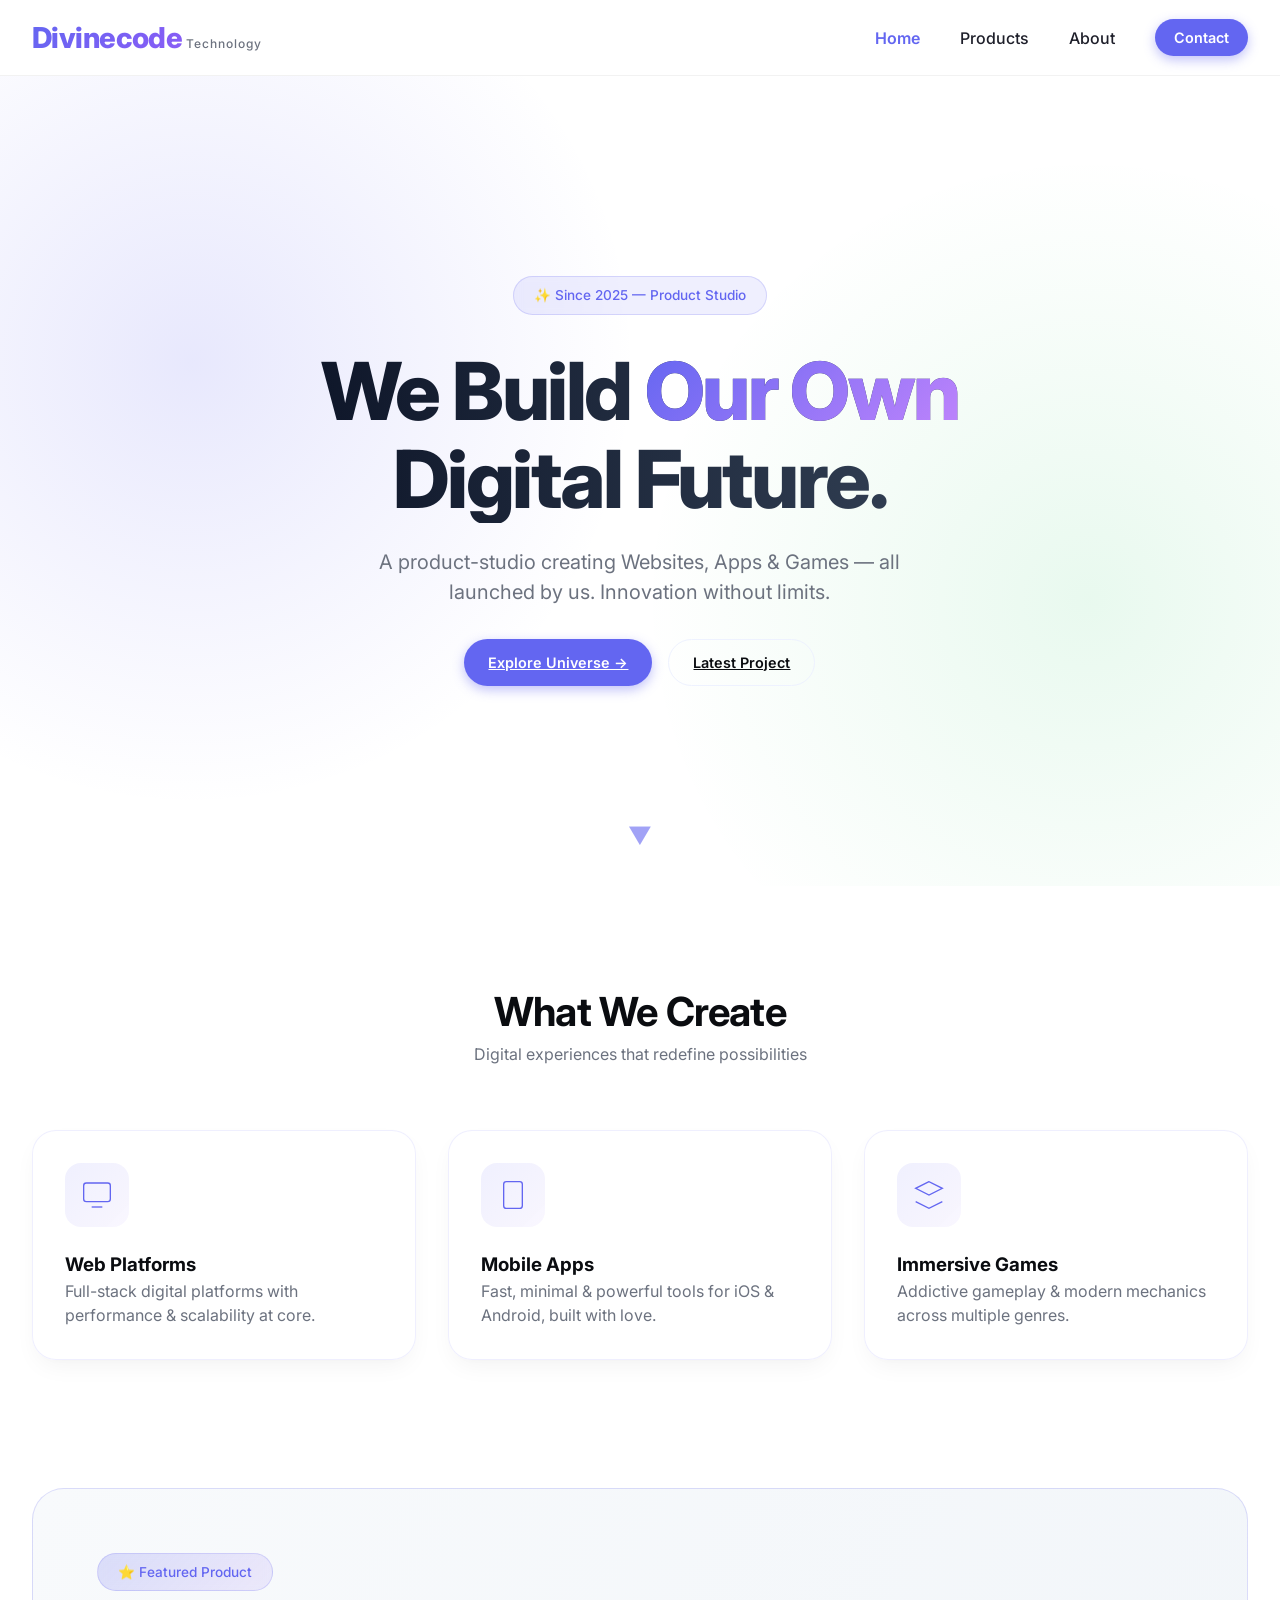
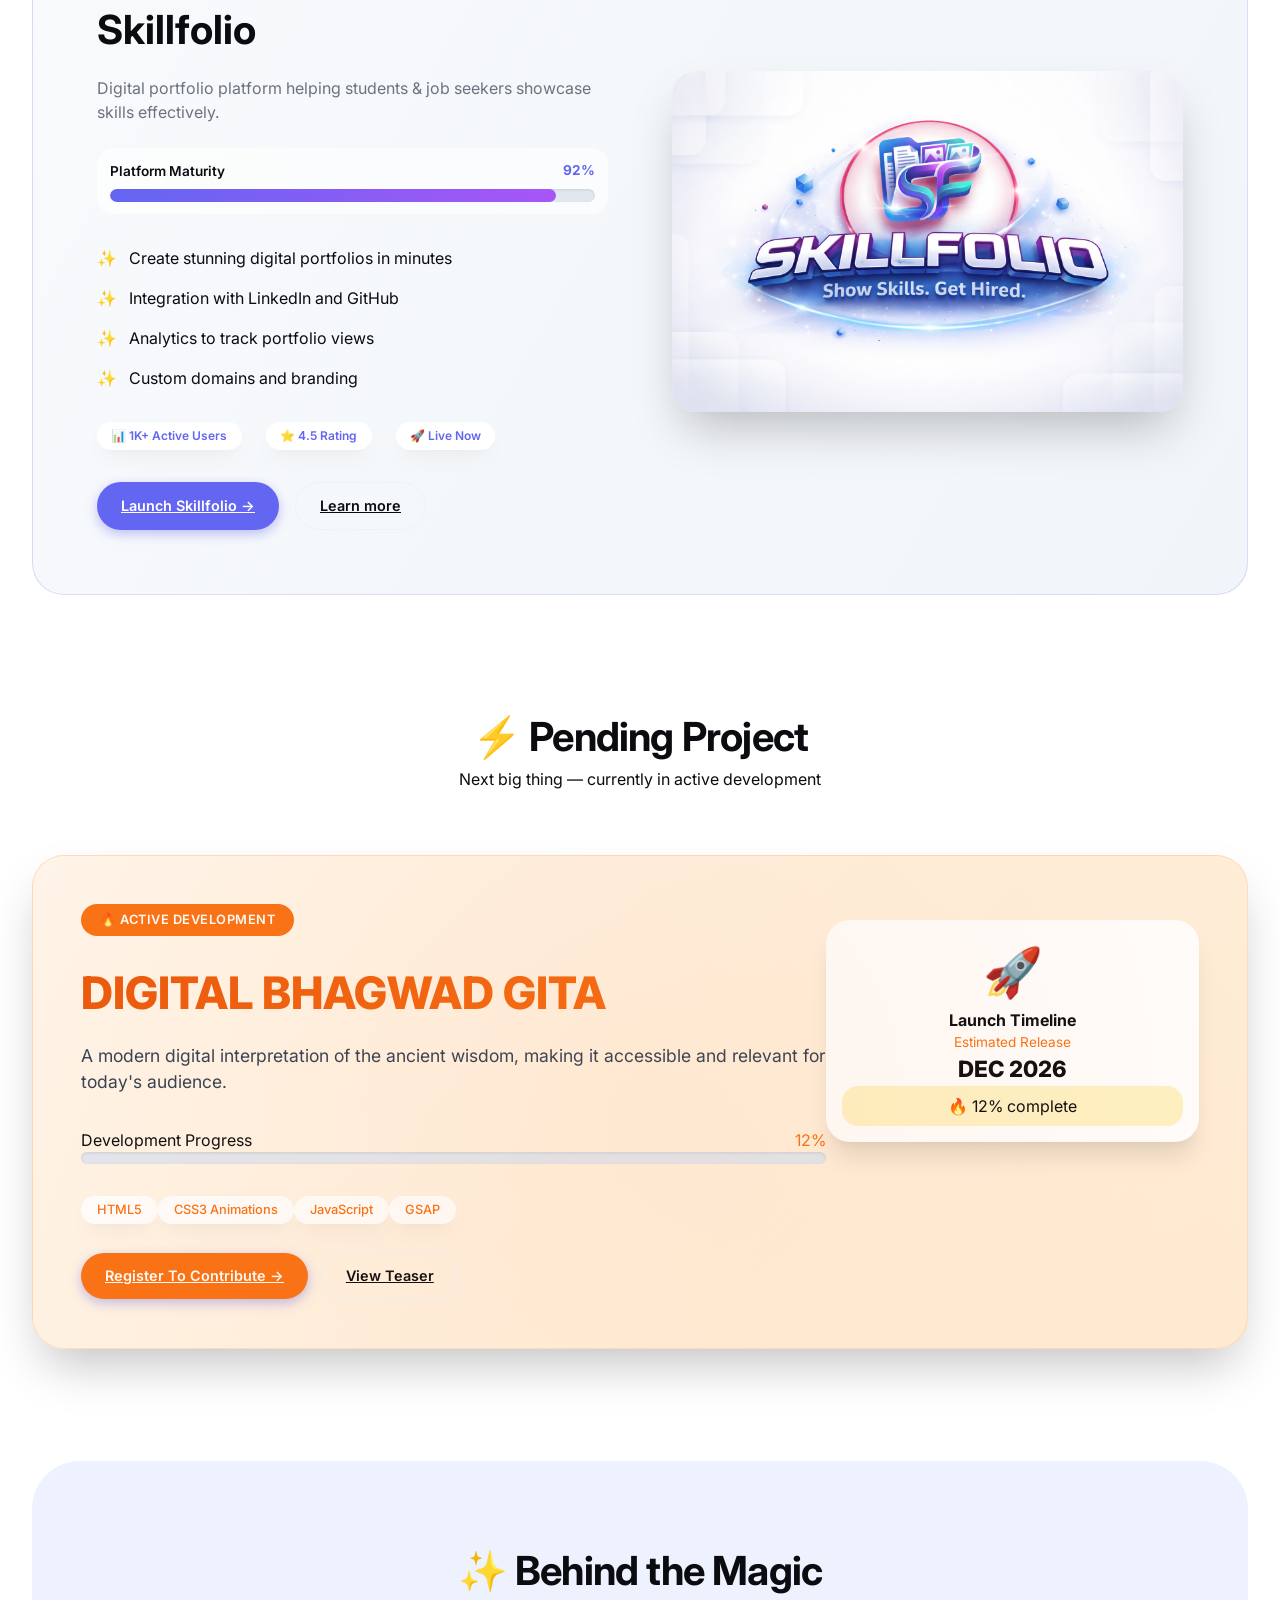
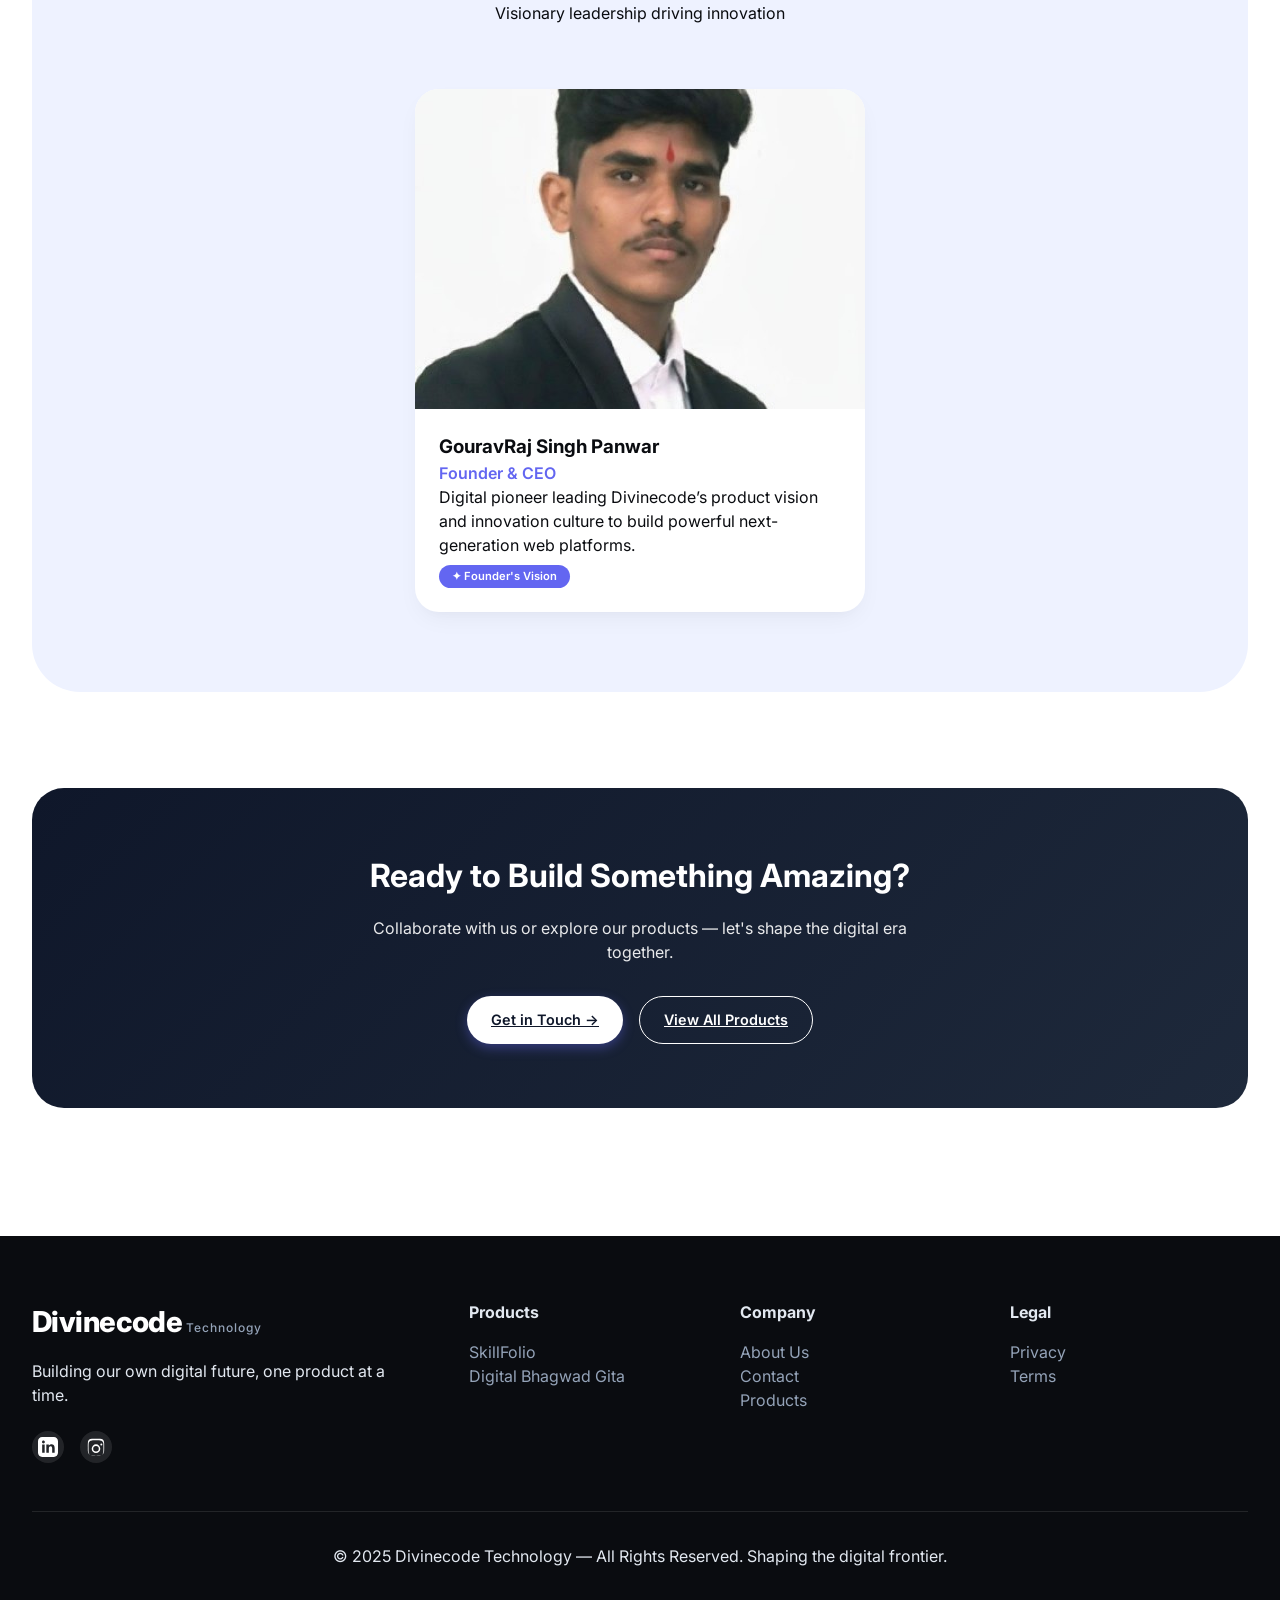
==== index.html @ ae9b4695 "Add files via upload" ====
<!DOCTYPE html>
<html lang="en">

<head>
    <meta charset="UTF-8">
    <meta name="viewport" content="width=device-width, initial-scale=1.0, viewport-fit=cover">
    <title>Divinecode Technology | Building Our Digital Future</title>
    <meta name="description"
        content="A product-studio creating Websites, Apps & Games — all launched by us. Experience innovation at Divinecode.">
    <link rel="preconnect" href="https://fonts.googleapis.com">
    <link rel="preconnect" href="https://fonts.gstatic.com" crossorigin>
    <link rel="icon" type="image/x-icon" href="Divinecodetechnology.ico">
    <meta name="robots" content="index, follow">
    <meta name="author" content="Divinecode Technology">
    <meta property="og:title" content="Divinecode Technology">
    <meta property="og:description" content="Building our digital future with websites, apps & games.">
    <meta property="og:type" content="website">
    <link
        href="https://fonts.googleapis.com/css2?family=Inter:opsz,wght@14..32,300;14..32,400;14..32,500;14..32,600;14..32,700;14..32,800&display=swap"
        rel="stylesheet">
    <link rel="stylesheet" href="index.css">
</head>

<body>

    <header class="header">
        <div class="container">
            <div class="header__inner">
                <a href="#" class="logo">
                    <span class="logo__text">Divinecode</span>
                    <span class="logo__tagline">Technology</span>
                </a>
                <nav class="nav">
                    <ul class="nav__list">
                        <li><a href="index.html" class="nav__link nav__link--active">Home</a></li>
                        <li><a href="products.html" class="nav__link">Products</a></li>
                        <li><a href="about.html" class="nav__link">About</a></li>
                        <li><a href="contact.html" class="nav__link btn btn--primary"
                                style="padding: 0.5rem 1.2rem;">Contact</a></li>
                    </ul>
                </nav>
                <button class="mobile-menu-btn" id="mobileMenuBtn" aria-label="Menu">
                    <span></span>
                    <span></span>
                    <span></span>
                </button>
            </div>
        </div>
    </header>

    <div class="mobile-nav" id="mobileNav">
        <ul class="mobile-nav__list">
            <li><a href="index.html" class="mobile-nav__link mobile-nav__link--active">Home</a></li>
            <li><a href="products.html" class="mobile-nav__link">Products</a></li>
            <li><a href="about.html" class="mobile-nav__link">About</a></li>
            <li><a href="contact.html" class="mobile-nav__link">Contact</a></li>
        </ul>
        <div style="margin-top: 2rem;">
            <a href="contact.html" class="btn btn--primary mobile-nav__btn"
                style="width: 100%; justify-content: center;">Get in Touch →</a>
        </div>
    </div>
    <div class="mobile-overlay" id="mobileOverlay"></div>

    <main>
        <section class="hero">
            <div class="blur-bg"></div>
            <div class="blur-bg blur-bg-2"></div>
            <div class="container">
                <div class="hero__content">
                    <span class="hero__badge">✨ Since 2025 — Product Studio</span>
                    <h1 class="hero__headline">We Build <span class="gradient-text">Our Own</span><br>Digital Future.
                    </h1>
                    <p class="hero__tagline">A product-studio creating Websites, Apps & Games — all launched by us.
                        Innovation without limits.</p>
                    <div class="hero__actions">
                        <a href="#featured" class="btn btn--primary">Explore Universe →</a>
                        <a href="products.html" class="btn btn--outline">Latest Project</a>
                    </div>
                </div>
                <div class="scroll-indicator" id="scrollIndicator">▼</div>
            </div>
        </section>

        <div class="container">
            <section class="features fade" id="products">
                <div class="section-header">
                    <h2 class="section-header__title">What We Create</h2>
                    <p style="color: var(--gray);">Digital experiences that redefine possibilities</p>
                </div>
                <div class="features__grid">
                    <div class="card">
                        <div class="card__icon"><svg width="32" height="32" viewBox="0 0 24 24" fill="none"
                                stroke="currentColor">
                                <rect x="2" y="3" width="20" height="14" rx="2" />
                                <line x1="8" y1="21" x2="16" y2="21" />
                            </svg></div>
                        <h3>Web Platforms</h3>
                        <p style="color:var(--gray)">Full-stack digital platforms with performance & scalability at
                            core.</p>
                    </div>
                    <div class="card">
                        <div class="card__icon"><svg width="32" height="32" viewBox="0 0 24 24" fill="none"
                                stroke="currentColor">
                                <rect x="5" y="2" width="14" height="20" rx="2" />
                                <line x1="12" y1="18" x2="12" y2="18" />
                            </svg></div>
                        <h3>Mobile Apps</h3>
                        <p style="color:var(--gray)">Fast, minimal & powerful tools for iOS & Android, built with love.
                        </p>
                    </div>
                    <div class="card">
                        <div class="card__icon"><svg width="32" height="32" viewBox="0 0 24 24" fill="none"
                                stroke="currentColor">
                                <polygon points="12 2 2 7 12 12 22 7 12 2" />
                                <polyline points="2 17 12 22 22 17" />
                            </svg></div>
                        <h3>Immersive Games</h3>
                        <p style="color:var(--gray)">Addictive gameplay & modern mechanics across multiple genres.</p>
                    </div>
                </div>
            </section>

            <section class="featured fade" id="featured">
                <div class="featured__inner">
                    <div><span class="hero__badge"
                            style="margin-bottom:0.5rem; background: linear-gradient(135deg, rgba(99,102,241,0.2), rgba(139,92,246,0.1)); animation: badgePulse 1.8s infinite;">⭐
                            Featured Product</span>
                        <h2 style="font-size:2.5rem;">Skillfolio</h2>
                        <p style="color:var(--gray); margin:1rem 0;">Digital portfolio platform helping students & job
                            seekers showcase skills effectively.</p>
                        <div class="skillfolio-progress">
                            <div class="progress-label"><span>Platform Maturity</span><span
                                    style="color:var(--primary); font-weight:700;">92%</span></div>
                            <div class="progress-bar-container">
                                <div class="progress-fill-skill"></div>
                            </div>
                        </div>
                        <ul class="featured__points">
                            <li>Create stunning digital portfolios in minutes</li>
                            <li>Integration with LinkedIn and GitHub</li>
                            <li>Analytics to track portfolio views</li>
                            <li>Custom domains and branding</li>
                        </ul>
                        <div class="stats-row"><span class="stat-chip">📊 1K+ Active Users</span><span
                                class="stat-chip">⭐ 4.5 Rating</span><span class="stat-chip">🚀 Live Now</span></div>
                        <div style="display:flex; gap:1rem; margin-top:2rem;"><a href="https://skillfolio.tech"
                                class="btn btn--primary">Launch Skillfolio →</a><a
                                href="https://skillfolio.tech/about.html" class="btn btn--outline">Learn more</a></div>
                    </div>
                    <div class="featured__image-container"><img src="skillfolio.png" alt="Skillfolio Preview"
                            style="width:100%; display:block;"></div>
                </div>
            </section>

            <section class="pending-project fade" id="pending">
                <div class="section-header">
                    <h2 class="section-header__title">⚡ Pending Project</h2>
                    <p>Next big thing — currently in active development</p>
                </div>
                <div class="project-showcase">
                    <div style="display:flex; justify-content:space-between; align-items:flex-start; flex-wrap:wrap;">
                        <div style="flex:2; min-width:250px;"><span class="project-badge">🔥 ACTIVE DEVELOPMENT</span>
                            <h2 class="project-title">DIGITAL BHAGWAD GITA</h2>
                            <p style="color:#334155; font-size:1.1rem;">A modern digital interpretation of the ancient
                                wisdom, making it accessible and relevant for today's audience.</p>
                            <div class="project-progress">
                                <div style="display:flex; justify-content:space-between;"><span>Development
                                        Progress</span><span style="color:#f97316;">12%</span></div>
                                <div class="progress-bar-container">
                                    <div class="progress-fill"
                                        style="width:12%; background: linear-gradient(90deg, #f97316, #fb923c);"></div>
                                </div>
                            </div><span class="tech-tag">HTML5</span><span class="tech-tag">CSS3 Animations</span><span
                                class="tech-tag">JavaScript</span><span class="tech-tag">GSAP</span>
                            <div style="margin-top:2rem;"><a href="https://divinecodestechnology.netlify.app/"
                                    class="btn btn--primary" style="background:#f97316;">Register To Contribute →</a><a
                                    href="https://youtu.be/6eXTYmr0Zk8?si=zWMtc1oEv7N66yq6" class="btn btn--outline"
                                    style="margin-left:0.8rem;">View Teaser</a></div>
                        </div>
                        <div style="flex:1; min-width:200px; margin-top:1rem;">
                            <div
                                style="background:white; border-radius:1.5rem; padding:1rem; text-align:center; box-shadow:var(--shadow-md);">
                                <div style="font-size:3rem;">🚀</div>
                                <p style="font-weight:700;">Launch Timeline</p>
                                <p style="font-size:0.85rem; color:#f97316;">Estimated Release</p>
                                <p style="font-size:1.4rem; font-weight:800;">DEC 2026</p>
                                <div style="background:#fef3c7; border-radius:1rem; padding:0.5rem;"><span>🔥 12%
                                        complete</span></div>
                            </div>
                        </div>
                    </div>
                </div>
            </section>

            <section class="team fade" id="team">
                <div class="section-header">
                    <h2 class="section-header__title">✨ Behind the Magic</h2>
                    <p>Visionary leadership driving innovation</p>
                </div>
                <div class="team__grid">
                    <div class="team-card">
                        <div class="team-card__image"><img src="GouravRajSinghPanwar.jpg" alt="GouravRaj Singh Panwar"
                                class="avatar-svg">
                            <div class="team-card__overlay"><a href="https://in.linkedin.com/in/gouravraj-singh-panwar"
                                    class="team-card__social" target="_blank"><svg width="20" height="20"
                                        viewBox="0 0 24 24" fill="currentColor">
                                        <path
                                            d="M19 0h-14c-2.761 0-5 2.239-5 5v14c0 2.761 2.239 5 5 5h14c2.761 0 5-2.239 5-5v-14c0-2.761-2.239-5-5-5zm-11 19h-3v-10h3v10zm-1.5-11.268c-.966 0-1.75-.784-1.75-1.75s.784-1.75 1.75-1.75 1.75.784 1.75 1.75-.784 1.75-1.75 1.75zm13.5 11.268h-3v-5.604c0-3.368-4-3.113-4 0v5.604h-3v-10h3v1.604c1.396-2.586 7-2.777 7 2.476v5.92z" />
                                    </svg></a><a href="https://www.instagram.com/itz_gouravpanwar"
                                    class="team-card__social" target="_blank"><svg width="20" height="20"
                                        viewBox="0 0 24 24" fill="currentColor">
                                        <path
                                            d="M12 2.163c3.204 0 3.584.012 4.85.07 3.252.148 4.771 1.691 4.919 4.919.058 1.265.069 1.645.069 4.848 0 3.204-.012 3.584-.07 4.85-.148 3.225-1.664 4.771-4.919 4.919-1.266.058-1.644.069-4.85.069-3.204 0-3.584-.012-4.85-.07-3.26-.148-4.771-1.699-4.919-4.919-.058-1.266-.069-1.645-.069-4.85 0-3.204.012-3.584.07-4.85.148-3.227 1.664-4.771 4.919-4.919 1.266-.057 1.645-.069 4.85-.069zm0 1.838c-3.156 0-3.524.012-4.765.069-2.686.123-3.946 1.386-4.069 4.069-.057 1.241-.069 1.609-.069 4.765 0 3.156.012 3.524.069 4.765.123 2.683 1.383 3.946 4.069 4.069 1.241.057 1.609.069 4.765.069 3.156 0 3.524-.012 4.765-.069 2.683-.123 3.946-1.383 4.069-4.069.057-1.241.069-1.609.069-4.765 0-3.156-.012-3.524-.069-4.765-.123-2.683-1.383-3.946-4.069-4.069-1.241-.057-1.609-.069-4.765-.069zm0 4.838a5.162 5.162 0 110 10.324 5.162 5.162 0 010-10.324zm0 1.838a3.324 3.324 0 100 6.648 3.324 3.324 0 000-6.648zm6.406-2.845a1.2 1.2 0 110 2.4 1.2 1.2 0 010-2.4z" />
                                    </svg></a><a href="https://devgourav.me" class="team-card__social"
                                    target="_blank"><svg width="20" height="20" viewBox="0 0 24 24" fill="currentColor">
                                        <path
                                            d="M10 2h4a2 2 0 012 2v2h4a2 2 0 012 2v10a2 2 0 01-2 2h-16a2 2 0 01-2-2v-10a2 2 0 012-2h4v-2a2 2 0 012-2zm4 4v-2h-4v2h4z" />
                                    </svg></a></div>
                        </div>
                        <div class="team-card__content">
                            <h3>GouravRaj Singh Panwar</h3>
                            <p style="color:var(--primary); font-weight:600;">Founder & CEO</p>
                            <p>Digital pioneer leading Divinecode’s product vision and innovation culture to build
                                powerful next-generation web platforms.</p>
                            <div class="founder-badge">✦ Founder's Vision</div>
                        </div>
                    </div>
                </div>
            </section>

            <section class="cta-section fade" id="contact">
                <div class="cta">
                    <h2 class="cta__title">Ready to Build Something Amazing?</h2>
                    <p style="opacity:0.9; max-width:600px; margin:1rem auto;">Collaborate with us or explore our
                        products — let's shape the digital era together.</p>
                    <div style="display:flex; gap:1rem; justify-content:center; flex-wrap:wrap; margin-top:2rem;"><a
                            href="contact.html" class="btn btn--primary" style="background:white; color:#0f172a;">Get in
                            Touch →</a><a href="products.html" class="btn btn--outline"
                            style="border-color:white; color:white;">View All Products</a></div>
                </div>
            </section>
        </div>
    </main>

    <footer class="footer">
        <div class="container">
            <div class="footer__inner">
                <div><a href="#" class="logo"><span class="logo__text"
                            style="color:white; background:none;">Divinecode</span><span class="logo__tagline"
                            style="color:#94a3b8;">Technology</span></a>
                    <p style="margin-top:1rem;">Building our own digital future, one product at a time.</p>
                    <div class="footer__social" style="display:flex; gap:1rem; margin-top:1.5rem;"><a
                            href="https://www.linkedin.com/in/divinecodes-technology/" class="footer__social-link"
                            target="_blank"><svg width="20" height="20" viewBox="0 0 24 24" fill="currentColor">
                                <path
                                    d="M19 0h-14c-2.761 0-5 2.239-5 5v14c0 2.761 2.239 5 5 5h14c2.761 0 5-2.239 5-5v-14c0-2.761-2.239-5-5-5zm-11 19h-3v-10h3v10zm-1.5-11.268c-.966 0-1.75-.784-1.75-1.75s.784-1.75 1.75-1.75 1.75.784 1.75 1.75-.784 1.75-1.75 1.75zm13.5 11.268h-3v-5.604c0-3.368-4-3.113-4 0v5.604h-3v-10h3v1.604c1.396-2.586 7-2.777 7 2.476v5.92z" />
                            </svg></a><a href="https://www.instagram.com/divinecodetechnology"
                            class="footer__social-link" target="_blank"><svg width="20" height="20" viewBox="0 0 24 24"
                                fill="currentColor">
                                <path
                                    d="M12 2.163c3.204 0 3.584.012 4.85.07 3.252.148 4.771 1.691 4.919 4.919.058 1.265.069 1.645.069 4.848 0 3.204-.012 3.584-.07 4.85-.148 3.225-1.664 4.771-4.919 4.919-1.266.058-1.644.069-4.85.069-3.204 0-3.584-.012-4.85-.07-3.26-.148-4.771-1.699-4.919-4.919-.058-1.266-.069-1.645-.069-4.85 0-3.204.012-3.584.07-4.85.148-3.227 1.664-4.771 4.919-4.919 1.266-.057 1.645-.069 4.85-.069zm0 1.838c-3.156 0-3.524.012-4.765.069-2.686.123-3.946 1.386-4.069 4.069-.057 1.241-.069 1.609-.069 4.765 0 3.156.012 3.524.069 4.765.123 2.683 1.383 3.946 4.069 4.069 1.241.057 1.609.069 4.765.069 3.156 0 3.524-.012 4.765-.069 2.683-.123 3.946-1.383 4.069-4.069.057-1.241.069-1.609.069-4.765 0-3.156-.012-3.524-.069-4.765-.123-2.683-1.383-3.946-4.069-4.069-1.241-.057-1.609-.069-4.765-.069zm0 4.838a5.162 5.162 0 110 10.324 5.162 5.162 0 010-10.324zm0 1.838a3.324 3.324 0 100 6.648 3.324 3.324 0 000-6.648zm6.406-2.845a1.2 1.2 0 110 2.4 1.2 1.2 0 010-2.4z" />
                            </svg></a></div>
                </div>
                <div class="footer__links">
                    <div>
                        <h4>Products</h4>
                        <ul style="list-style:none; margin-top:1rem;">
                            <li><a href="https://skillfolio.tech" class="footer__link" target="_blank">SkillFolio</a>
                            </li>
                            <li><a href="https://divinecodestechnology.netlify.app/" class="footer__link">Digital
                                    Bhagwad Gita</a></li>
                        </ul>
                    </div>
                    <div>
                        <h4>Company</h4>
                        <ul style="list-style:none; margin-top:1rem;">
                            <li><a href="about.html" class="footer__link">About Us</a></li>
                            <li><a href="contact.html" class="footer__link">Contact</a></li>
                            <li><a href="products.html" class="footer__link">Products</a></li>
                        </ul>
                    </div>
                    <div>
                        <h4>Legal</h4>
                        <ul style="list-style:none; margin-top:1rem;">
                            <li><a href="privacy.html" class="footer__link">Privacy</a></li>
                            <li><a href="terms.html" class="footer__link">Terms</a></li>
                        </ul>
                    </div>
                </div>
            </div>
            <div
                style="border-top:1px solid rgba(255,255,255,0.1); margin-top:3rem; padding-top:2rem; text-align:center;">
                © 2025 Divinecode Technology — All Rights Reserved. Shaping the digital frontier.</div>
        </div>
    </footer>
    <script src="index.js"></script>
</body>

</html>
---- index.css ----
* {
            margin: 0;
            padding: 0;
            box-sizing: border-box;
        }

        :root {
            --primary: #6366f1;
            --primary-dark: #4f46e5;
            --primary-glow: rgba(99, 102, 241, 0.4);
            --secondary: #22c55e;
            --accent: #f97316;
            --dark: #0a0c10;
            --gray-dark: #1e1f2a;
            --gray: #6c727f;
            --gray-light: #eef2ff;
            --white: #ffffff;
            --shadow-sm: 0 10px 25px -5px rgba(0, 0, 0, 0.05), 0 8px 10px -6px rgba(0, 0, 0, 0.02);
            --shadow-md: 0 20px 25px -5px rgba(0, 0, 0, 0.1), 0 8px 10px -6px rgba(0, 0, 0, 0.05);
            --shadow-lg: 0 25px 50px -12px rgba(0, 0, 0, 0.25);
            --radius-xl: 1.5rem;
            --radius-2xl: 2rem;
            --transition: all 0.4s cubic-bezier(0.2, 0.9, 0.4, 1.1);
        }

        body {
            font-family: 'Inter', sans-serif;
            background: var(--white);
            color: var(--dark);
            line-height: 1.5;
            overflow-x: hidden;
        }

        .container {
            max-width: 1280px;
            margin: 0 auto;
            padding: 0 2rem;
        }

        .header {
            position: sticky;
            top: 0;
            z-index: 1000;
            backdrop-filter: blur(16px);
            background: rgba(255, 255, 255, 0.92);
            border-bottom: 1px solid rgba(0, 0, 0, 0.05);
            transition: var(--transition);
        }

        .header__inner {
            display: flex;
            justify-content: space-between;
            align-items: center;
            padding: 1rem 0;
        }

        .logo {
            display: flex;
            align-items: baseline;
            gap: 0.25rem;
            text-decoration: none;
        }

        .logo__text {
            font-size: 1.8rem;
            font-weight: 800;
            background: linear-gradient(135deg, var(--primary), #8b5cf6);
            -webkit-background-clip: text;
            background-clip: text;
            color: transparent;
            letter-spacing: -0.02em;
        }

        .logo__tagline {
            font-size: 0.75rem;
            font-weight: 500;
            color: var(--gray);
            letter-spacing: 1px;
        }

        .nav__list {
            display: flex;
            gap: 2.5rem;
            list-style: none;
            align-items: center;
        }

        .nav__link {
            text-decoration: none;
            font-weight: 500;
            color: var(--gray-dark);
            transition: var(--transition);
            position: relative;
        }

        .nav__link:hover {
            color: var(--primary);
        }

        .nav__link--active {
            color: var(--primary);
            font-weight: 600;
        }

        .mobile-menu-btn {
            display: none;
            background: none;
            border: none;
            cursor: pointer;
            width: 2.5rem;
            height: 2.5rem;
            position: relative;
            z-index: 1001;
            border-radius: 0.75rem;
            transition: var(--transition);
        }

        .mobile-menu-btn span {
            display: block;
            position: absolute;
            height: 2.5px;
            width: 1.5rem;
            background: var(--gray-dark);
            border-radius: 4px;
            left: 0.5rem;
            transition: all 0.3s ease;
        }

        .mobile-menu-btn span:nth-child(1) {
            top: 0.75rem;
        }

        .mobile-menu-btn span:nth-child(2) {
            top: 1.2rem;
        }

        .mobile-menu-btn span:nth-child(3) {
            top: 1.65rem;
        }

        .mobile-menu-btn.active span:nth-child(1) {
            transform: rotate(45deg);
            top: 1.2rem;
            background: var(--primary);
        }

        .mobile-menu-btn.active span:nth-child(2) {
            opacity: 0;
            transform: translateX(-8px);
        }

        .mobile-menu-btn.active span:nth-child(3) {
            transform: rotate(-45deg);
            top: 1.2rem;
            background: var(--primary);
        }

        .mobile-nav {
            position: fixed;
            top: 0;
            right: -100%;
            width: 80%;
            max-width: 320px;
            height: 100vh;
            background: rgba(255, 255, 255, 0.98);
            backdrop-filter: blur(20px);
            box-shadow: -8px 0 30px rgba(0, 0, 0, 0.1);
            z-index: 1000;
            padding: 6rem 2rem 2rem;
            transition: right 0.4s cubic-bezier(0.2, 0.9, 0.4, 1.1);
            display: flex;
            flex-direction: column;
            border-left: 1px solid rgba(99, 102, 241, 0.2);
        }

        .mobile-nav.open {
            right: 0;
        }

        .mobile-nav__list {
            list-style: none;
            display: flex;
            flex-direction: column;
            gap: 1.5rem;
        }

        .mobile-nav__link {
            text-decoration: none;
            font-size: 1.4rem;
            font-weight: 600;
            color: var(--gray-dark);
            padding: 0.5rem 0;
            display: inline-block;
            transition: var(--transition);
            border-bottom: 2px solid transparent;
        }

        .mobile-nav__link:hover,
        .mobile-nav__link--active {
            color: var(--primary);
            border-bottom-color: var(--primary);
            transform: translateX(6px);
        }

        .mobile-nav__btn {
            margin-top: 2rem;
            display: inline-block;
            text-align: center;
        }

        .mobile-overlay {
            position: fixed;
            top: 0;
            left: 0;
            width: 100%;
            height: 100%;
            background: rgba(0, 0, 0, 0.4);
            backdrop-filter: blur(4px);
            z-index: 999;
            opacity: 0;
            visibility: hidden;
            transition: all 0.3s ease;
        }

        .mobile-overlay.active {
            opacity: 1;
            visibility: visible;
        }

        @media (max-width: 768px) {
            .nav__list {
                display: none;
            }

            .mobile-menu-btn {
                display: block;
            }

            .container {
                padding: 0 1.5rem;
            }

            .header__inner {
                padding: 0.8rem 0;
            }
        }

        .btn {
            display: inline-flex;
            align-items: center;
            gap: 0.5rem;
            padding: 0.75rem 1.5rem;
            border-radius: 2rem;
            font-weight: 600;
            transition: var(--transition);
            cursor: pointer;
            border: none;
            font-size: 0.9rem;
        }

        .btn--primary {
            background: var(--primary);
            color: white;
            box-shadow: 0 4px 12px var(--primary-glow);
        }

        .btn--primary:hover {
            background: var(--primary-dark);
            transform: translateY(-2px);
            box-shadow: 0 12px 20px -8px var(--primary-glow);
        }

        .btn--outline {
            background: transparent;
            border: 1.5px solid var(--gray-light);
            color: var(--dark);
        }

        .btn--outline:hover {
            border-color: var(--primary);
            color: var(--primary);
            transform: translateY(-2px);
        }

        .hero {
            position: relative;
            min-height: 90vh;
            display: flex;
            align-items: center;
            overflow: hidden;
        }

        .hero__content {
            position: relative;
            z-index: 10;
            text-align: center;
            max-width: 900px;
            margin: 0 auto;
            padding: 4rem 0;
        }

        .hero__badge {
            display: inline-block;
            background: rgba(99, 102, 241, 0.1);
            backdrop-filter: blur(4px);
            padding: 0.5rem 1.25rem;
            border-radius: 2rem;
            font-size: 0.85rem;
            font-weight: 500;
            color: var(--primary);
            margin-bottom: 2rem;
            border: 1px solid rgba(99, 102, 241, 0.2);
        }

        .hero__headline {
            font-size: clamp(2.8rem, 8vw, 5rem);
            font-weight: 800;
            line-height: 1.1;
            letter-spacing: -0.03em;
            margin-bottom: 1.5rem;
            background: linear-gradient(to right, #0f172a, #334155);
            -webkit-background-clip: text;
            background-clip: text;
            color: transparent;
        }

        .gradient-text {
            background: linear-gradient(135deg, var(--primary), #c084fc);
            -webkit-background-clip: text;
            background-clip: text;
            color: transparent;
        }

        .hero__tagline {
            font-size: 1.25rem;
            color: var(--gray);
            max-width: 600px;
            margin: 0 auto 2rem;
        }

        .hero__actions {
            display: flex;
            gap: 1rem;
            justify-content: center;
            flex-wrap: wrap;
        }

        .blur-bg {
            position: absolute;
            width: 70vw;
            height: 70vw;
            background: radial-gradient(circle, rgba(99, 102, 241, 0.15) 0%, rgba(139, 92, 246, 0) 70%);
            border-radius: 50%;
            top: -20%;
            left: -20%;
            z-index: 0;
            animation: float 20s infinite alternate;
        }

        .blur-bg-2 {
            bottom: -20%;
            right: -20%;
            top: auto;
            left: auto;
            background: radial-gradient(circle, rgba(34, 197, 94, 0.1) 0%, rgba(34, 197, 94, 0) 70%);
            animation: float 18s infinite alternate-reverse;
        }

        @keyframes float {
            0% {
                transform: translate(0, 0) scale(1);
            }

            100% {
                transform: translate(5%, 5%) scale(1.1);
            }
        }

        .features {
            padding: 6rem 0;
        }

        .section-header {
            text-align: center;
            margin-bottom: 4rem;
        }

        .section-header__title {
            font-size: 2.5rem;
            font-weight: 700;
            letter-spacing: -0.02em;
        }

        .features__grid {
            display: grid;
            grid-template-columns: repeat(auto-fit, minmax(300px, 1fr));
            gap: 2rem;
        }

        .card {
            background: rgba(255, 255, 255, 0.9);
            backdrop-filter: blur(8px);
            border-radius: var(--radius-xl);
            padding: 2rem;
            transition: var(--transition);
            border: 1px solid rgba(99, 102, 241, 0.1);
            box-shadow: var(--shadow-sm);
        }

        .card:hover {
            transform: translateY(-8px);
            border-color: var(--primary);
            box-shadow: var(--shadow-md);
        }

        .card__icon {
            background: linear-gradient(135deg, rgba(99, 102, 241, 0.1), rgba(139, 92, 246, 0.05));
            width: 4rem;
            height: 4rem;
            display: flex;
            align-items: center;
            justify-content: center;
            border-radius: 1rem;
            margin-bottom: 1.5rem;
            color: var(--primary);
        }

        .featured {
            background: linear-gradient(120deg, #f8fafc 0%, #f1f5f9 100%);
            border-radius: 2rem;
            padding: 4rem;
            margin: 2rem 0;
            transition: var(--transition);
            position: relative;
            overflow: hidden;
            border: 1px solid rgba(99, 102, 241, 0.2);
        }

        .featured::before {
            content: "";
            position: absolute;
            top: 0;
            left: -100%;
            width: 100%;
            height: 100%;
            background: linear-gradient(90deg, transparent, rgba(99, 102, 241, 0.08), transparent);
            transition: left 0.7s ease;
            pointer-events: none;
        }

        .featured:hover::before {
            left: 100%;
        }

        .featured:hover {
            transform: translateY(-8px);
            box-shadow: var(--shadow-lg);
        }

        .featured__inner {
            display: grid;
            grid-template-columns: 1fr 1fr;
            gap: 4rem;
            align-items: center;
        }

        .featured__points {
            list-style: none;
            margin: 1.5rem 0;
        }

        .featured__points li {
            padding: 0.5rem 0;
            display: flex;
            align-items: center;
            gap: 0.75rem;
        }

        .featured__points li::before {
            content: "✨";
        }

        .featured__image-container {
            background: white;
            border-radius: 1.5rem;
            overflow: hidden;
            box-shadow: var(--shadow-lg);
            transition: transform 0.4s cubic-bezier(0.2, 0.9, 0.4, 1.1);
        }

        .featured:hover .featured__image-container {
            transform: scale(1.02);
        }

        .skillfolio-progress {
            margin: 1.5rem 0 1rem 0;
            background: rgba(255, 255, 255, 0.6);
            padding: 0.8rem;
            border-radius: 1rem;
            backdrop-filter: blur(4px);
        }

        .progress-label {
            display: flex;
            justify-content: space-between;
            margin-bottom: 0.5rem;
            font-size: 0.85rem;
            font-weight: 600;
        }

        .progress-bar-container {
            background: #e2e8f0;
            border-radius: 1rem;
            height: 0.8rem;
            overflow: hidden;
            box-shadow: inset 0 1px 3px rgba(0, 0, 0, 0.1);
        }

        .progress-fill-skill {
            width: 92%;
            height: 100%;
            background: linear-gradient(90deg, var(--primary), #a855f7, var(--primary));
            border-radius: 1rem;
            position: relative;
            animation: shimmerMove 2.5s infinite linear, glowPulse 1.8s infinite alternate;
            background-size: 200% auto;
        }

        @keyframes shimmerMove {
            0% {
                background-position: 0% 50%;
            }

            100% {
                background-position: 200% 50%;
            }
        }

        @keyframes glowPulse {
            0% {
                box-shadow: 0 0 3px rgba(99, 102, 241, 0.3);
                opacity: 0.9;
            }

            100% {
                box-shadow: 0 0 12px rgba(99, 102, 241, 0.7);
                opacity: 1;
            }
        }

        .stats-row {
            display: flex;
            gap: 1.5rem;
            margin-top: 1rem;
            flex-wrap: wrap;
        }

        .stat-chip {
            background: white;
            padding: 0.3rem 0.9rem;
            border-radius: 2rem;
            font-size: 0.75rem;
            font-weight: 600;
            color: var(--primary);
            box-shadow: var(--shadow-sm);
            display: inline-flex;
            align-items: center;
            gap: 0.3rem;
            transition: all 0.2s;
        }

        .stat-chip:hover {
            transform: translateY(-2px);
            background: var(--primary);
            color: white;
        }

        .pending-project {
            padding: 5rem 0;
        }

        .project-showcase {
            background: linear-gradient(135deg, #fff7ed 0%, #ffedd5 100%);
            border-radius: 2rem;
            padding: 3rem;
            box-shadow: var(--shadow-lg);
            transition: var(--transition);
            border: 1px solid rgba(249, 115, 22, 0.2);
            position: relative;
            overflow: hidden;
        }

        .project-showcase::after {
            content: "";
            position: absolute;
            top: -50%;
            left: -50%;
            width: 200%;
            height: 200%;
            background: radial-gradient(circle, rgba(249, 115, 22, 0.08) 0%, transparent 70%);
            animation: rotateBg 20s infinite linear;
            pointer-events: none;
        }

        @keyframes rotateBg {
            from {
                transform: rotate(0deg);
            }

            to {
                transform: rotate(360deg);
            }
        }

        .project-badge {
            display: inline-block;
            background: #f97316;
            color: white;
            padding: 0.4rem 1.2rem;
            border-radius: 2rem;
            font-size: 0.8rem;
            font-weight: 600;
            margin-bottom: 1.5rem;
            letter-spacing: 0.5px;
            animation: badgePulse 1.5s infinite;
        }

        @keyframes badgePulse {
            0% {
                box-shadow: 0 0 0 0 rgba(249, 115, 22, 0.4);
            }

            70% {
                box-shadow: 0 0 0 8px rgba(249, 115, 22, 0);
            }

            100% {
                box-shadow: 0 0 0 0 rgba(249, 115, 22, 0);
            }
        }

        .project-title {
            font-size: 2.8rem;
            font-weight: 800;
            background: linear-gradient(135deg, #ea580c, #f97316);
            -webkit-background-clip: text;
            background-clip: text;
            color: transparent;
            margin-bottom: 1rem;
        }

        .project-progress {
            margin: 2rem 0;
        }

        .tech-stack {
            display: flex;
            flex-wrap: wrap;
            gap: 0.8rem;
            margin: 1.5rem 0;
        }

        .tech-tag {
            background: white;
            padding: 0.4rem 1rem;
            border-radius: 2rem;
            font-size: 0.8rem;
            font-weight: 500;
            color: #f97316;
            box-shadow: var(--shadow-sm);
            transition: all 0.2s;
        }

        .tech-tag:hover {
            transform: scale(1.05);
            background: #f97316;
            color: white;
        }

        .team {
            padding: 5rem 0;
            background: var(--gray-light);
            border-radius: 3rem;
            margin: 2rem 0;
        }

        .team__grid {
            display: grid;
            grid-template-columns: minmax(300px, 450px);
            justify-content: center;
            gap: 2rem;
        }

        .team-card {
            background: white;
            border-radius: 1.5rem;
            overflow: hidden;
            transition: var(--transition);
            box-shadow: var(--shadow-sm);
            max-width: 450px;
            margin: 0 auto;
            width: 100%;
        }

        .team-card:hover {
            transform: translateY(-8px);
            box-shadow: var(--shadow-md);
        }

        .team-card__image {
            height: 320px;
            overflow: hidden;
            position: relative;
            background: linear-gradient(145deg, #e0e7ff, #c7d2fe);
            display: flex;
            align-items: center;
            justify-content: center;
        }

        .avatar-svg {
            width: 100%;
            height: 100%;
            object-fit: cover;
            transition: transform 0.6s ease;
        }

        .team-card:hover .avatar-svg {
            transform: scale(1.05);
        }

        .team-card__overlay {
            position: absolute;
            inset: 0;
            background: linear-gradient(to top, rgba(0, 0, 0, 0.7), transparent);
            opacity: 0;
            transition: opacity 0.3s;
            display: flex;
            align-items: flex-end;
            justify-content: center;
            gap: 1rem;
            padding-bottom: 1.5rem;
        }

        .team-card:hover .team-card__overlay {
            opacity: 1;
        }

        .team-card__social {
            background: white;
            width: 2.5rem;
            height: 2.5rem;
            border-radius: 2rem;
            display: inline-flex;
            align-items: center;
            justify-content: center;
            font-weight: bold;
            text-decoration: none;
            color: var(--primary);
            transition: 0.2s;
        }

        .team-card__social:hover {
            background: var(--primary);
            color: white;
            transform: scale(1.05);
        }

        .team-card__content {
            padding: 1.5rem;
        }

        .founder-badge {
            background: var(--primary);
            color: white;
            font-size: 0.7rem;
            font-weight: 600;
            padding: 0.2rem 0.8rem;
            border-radius: 2rem;
            display: inline-block;
            margin-top: 0.5rem;
        }

        .cta-section {
            padding: 4rem 0;
        }

        .cta {
            background: linear-gradient(135deg, #0f172a 0%, #1e293b 100%);
            border-radius: 2rem;
            padding: 4rem;
            text-align: center;
            color: white;
        }

        .cta__title {
            font-size: 2rem;
            margin-bottom: 1rem;
        }

        .footer {
            background: #0a0c10;
            color: #e2e8f0;
            padding: 4rem 0 2rem;
            margin-top: 4rem;
        }

        .footer__inner {
            display: grid;
            grid-template-columns: 1fr 2fr;
            gap: 3rem;
        }

        .footer__links {
            display: grid;
            grid-template-columns: repeat(3, 1fr);
            gap: 2rem;
        }

        .footer__link {
            color: #94a3b8;
            text-decoration: none;
            transition: color 0.2s;
        }

        .footer__link:hover {
            color: var(--primary);
        }

        .footer__social-link {
            background: rgba(255, 255, 255, 0.1);
            width: 2rem;
            height: 2rem;
            display: inline-flex;
            align-items: center;
            justify-content: center;
            border-radius: 2rem;
            text-decoration: none;
            color: white;
            transition: 0.2s;
        }

        .footer__social-link:hover {
            background: var(--primary);
            color: white;
        }

        .fade {
            opacity: 0;
            transform: translateY(30px);
            transition: opacity 0.8s ease, transform 0.8s ease;
        }

        .fade.show {
            opacity: 1;
            transform: translateY(0);
        }

        @media (max-width: 768px) {
            .featured__inner {
                grid-template-columns: 1fr;
                gap: 2rem;
            }

            .featured {
                padding: 2rem;
            }

            .footer__inner {
                grid-template-columns: 1fr;
                gap: 2rem;
            }

            .project-title {
                font-size: 2rem;
            }

            .project-showcase {
                padding: 2rem;
            }
        }

        @media (max-width: 640px) {
            .hero__headline {
                font-size: 2.5rem;
            }
        }

        .scroll-indicator {
            position: absolute;
            bottom: 2rem;
            left: 50%;
            transform: translateX(-50%);
            animation: bounce 2s infinite;
            opacity: 0.6;
            cursor: pointer;
            font-size: 1.5rem;
            color: var(--primary);
        }

        @keyframes bounce {

            0%,
            100% {
                transform: translateX(-50%) translateY(0);
            }

            50% {
                transform: translateX(-50%) translateY(10px);
            }
        }
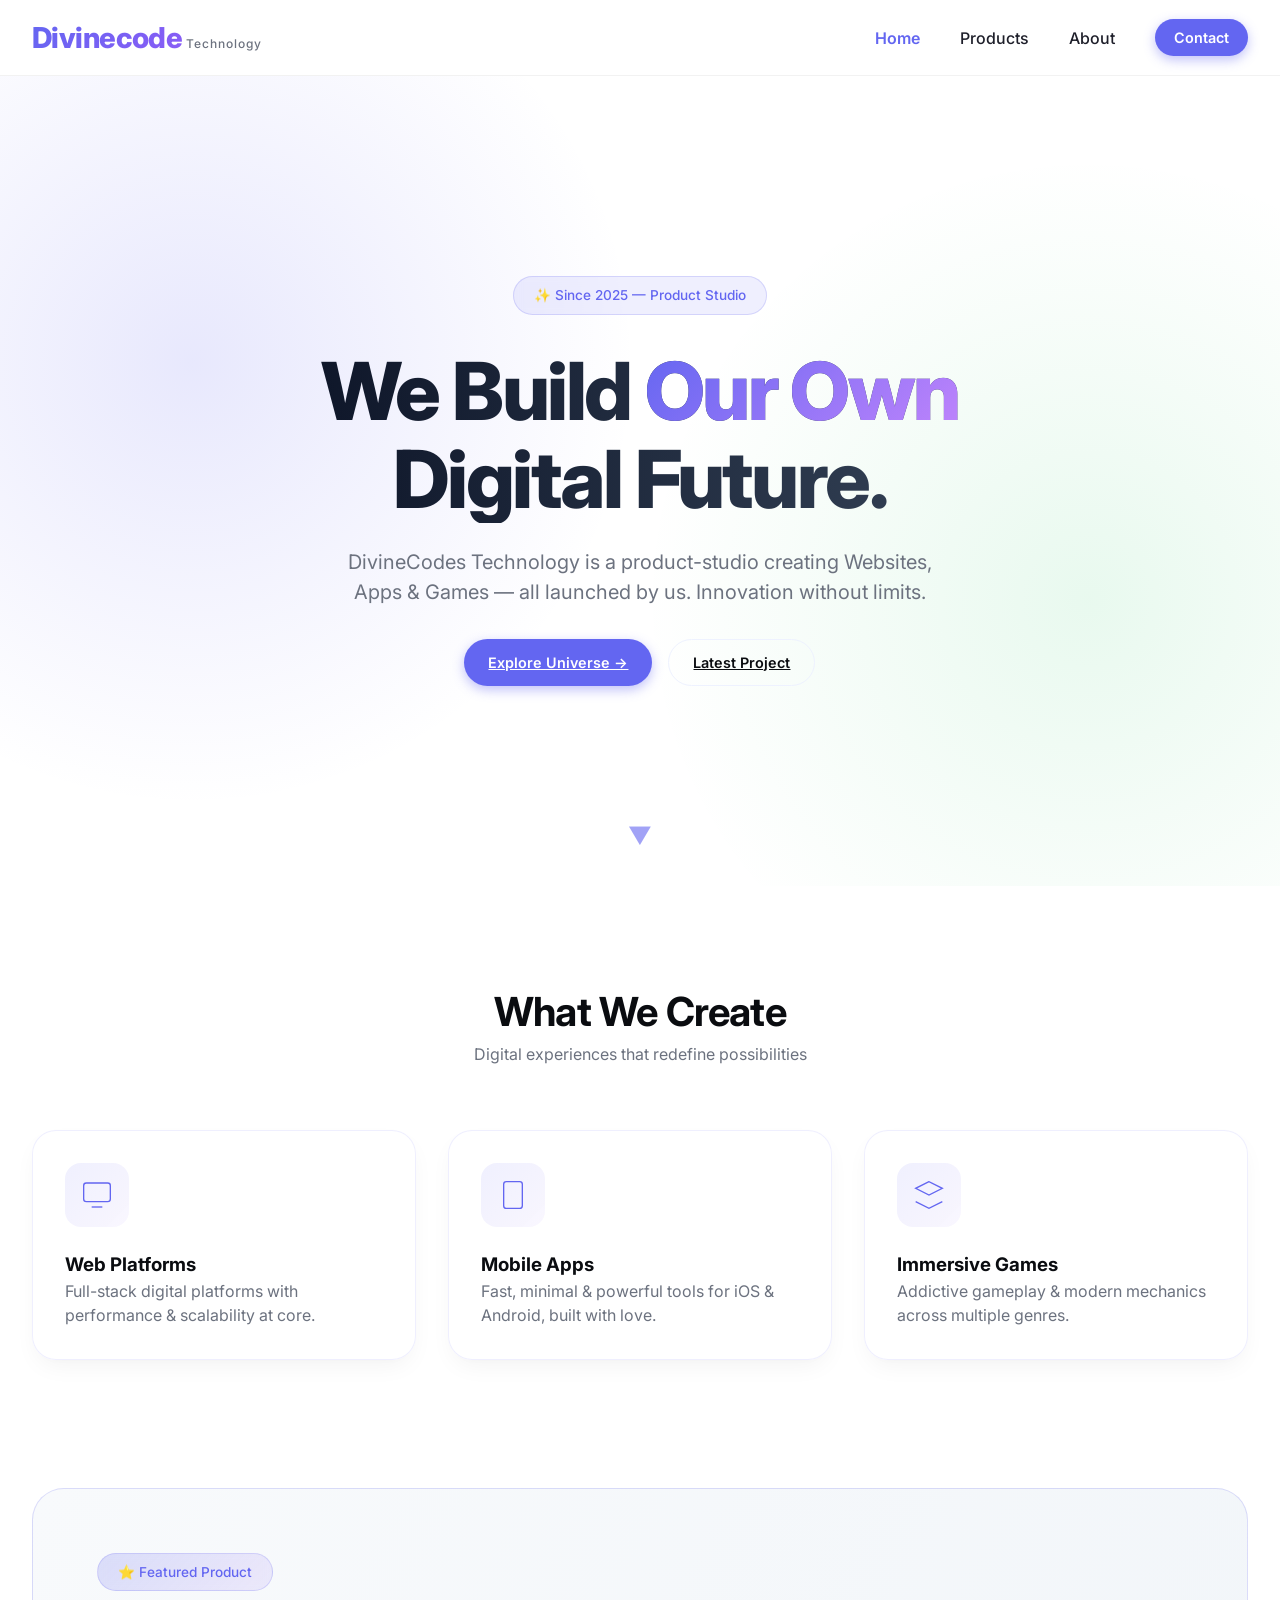
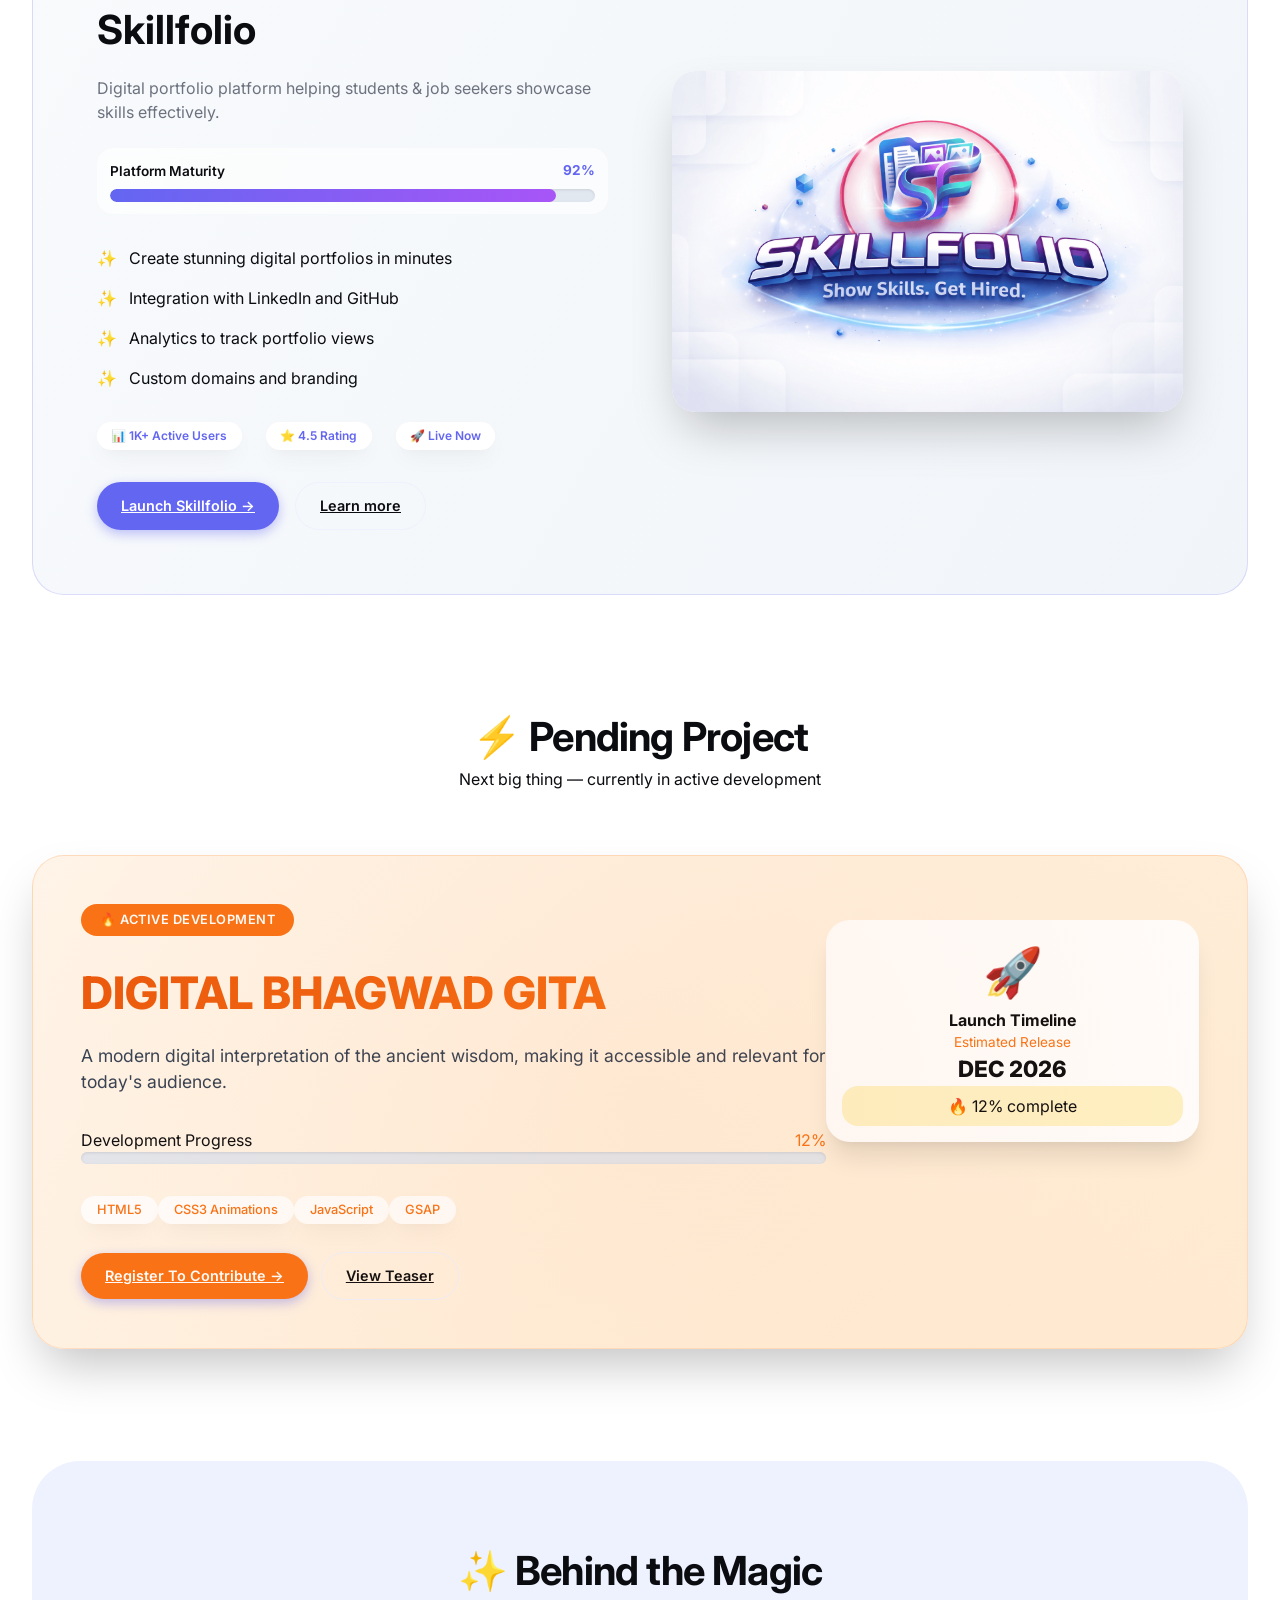
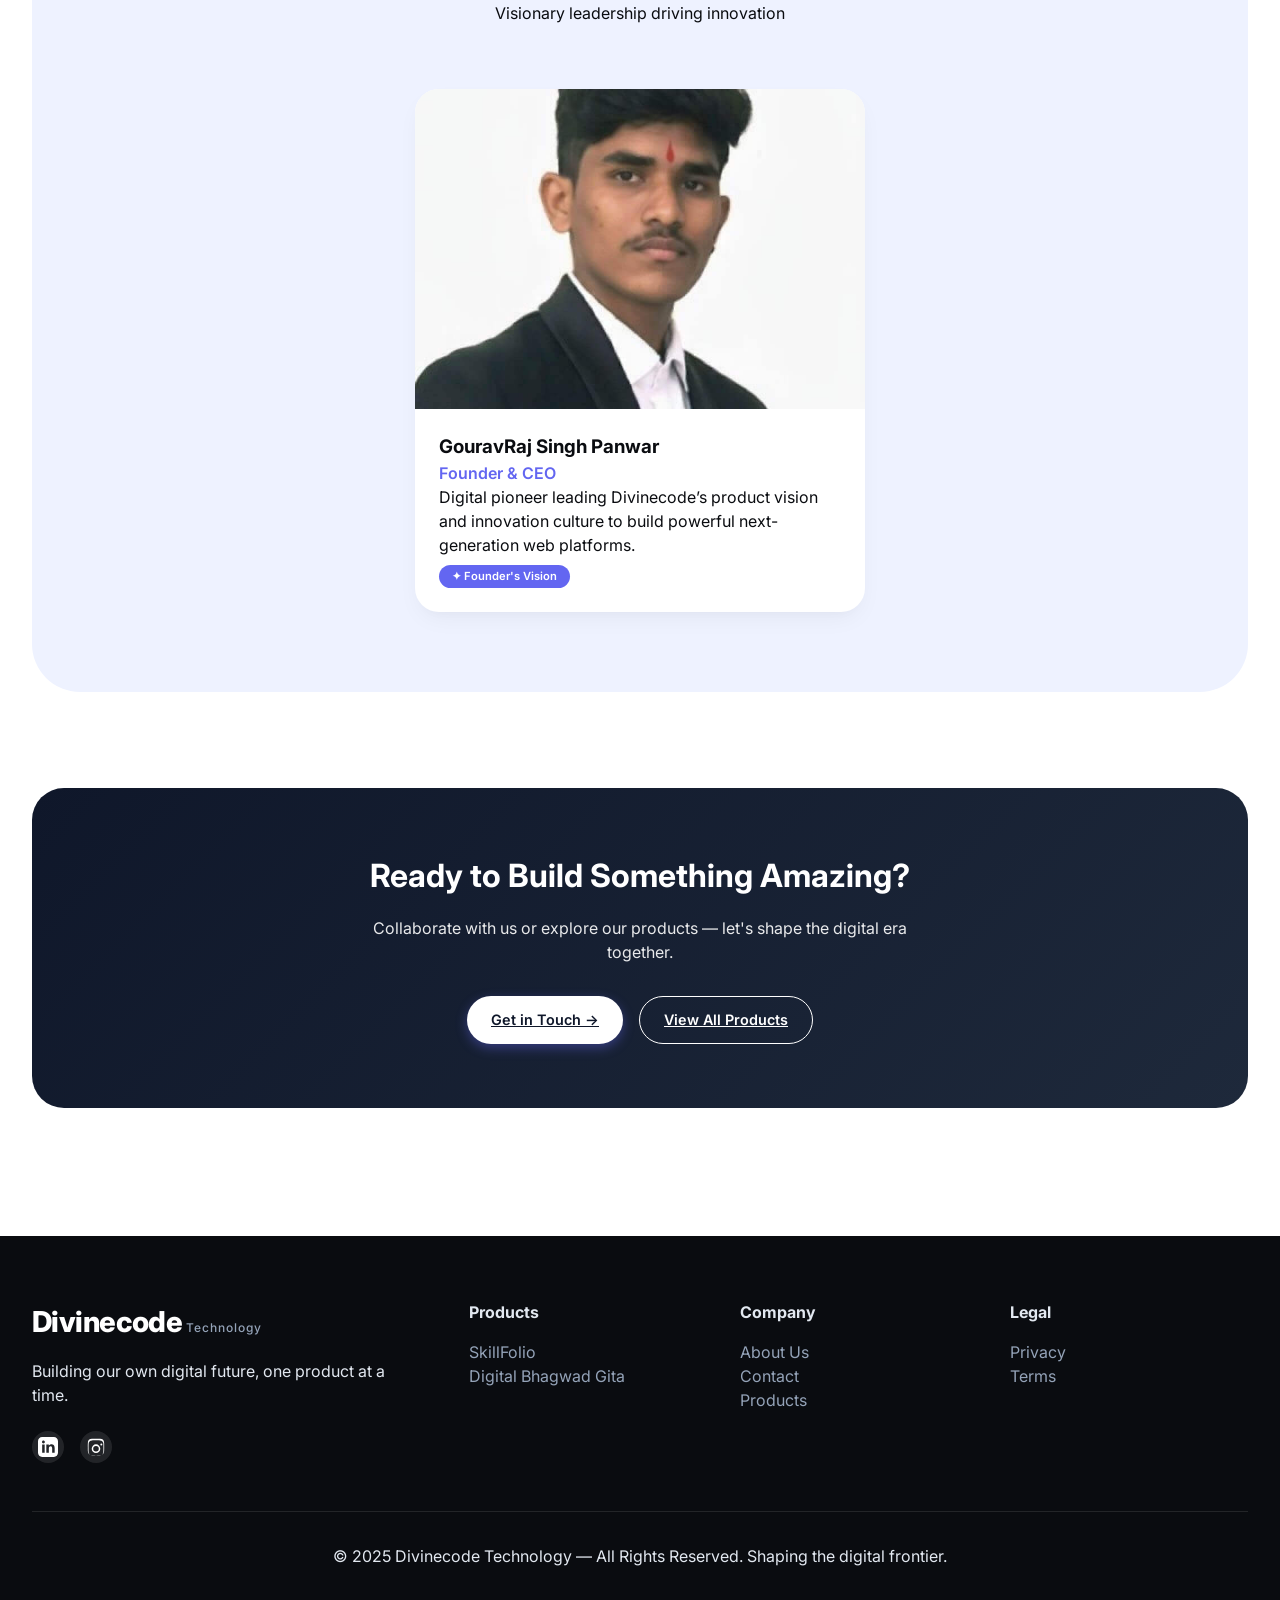
==== commit 38c87a37: "Update index.html" ====
--- a/index.html
+++ b/index.html
@@ -9,7 +9,7 @@
         content="A product-studio creating Websites, Apps & Games — all launched by us. Experience innovation at Divinecode.">
     <link rel="preconnect" href="https://fonts.googleapis.com">
     <link rel="preconnect" href="https://fonts.gstatic.com" crossorigin>
-    <link rel="icon" type="image/x-icon" href="Divinecodetechnology.ico">
+    <link rel="icon" type="image/x-icon" href="favicon.ico">
     <meta name="robots" content="index, follow">
     <meta name="author" content="Divinecode Technology">
     <meta property="og:title" content="Divinecode Technology">
@@ -71,7 +71,7 @@
                     <span class="hero__badge">✨ Since 2025 — Product Studio</span>
                     <h1 class="hero__headline">We Build <span class="gradient-text">Our Own</span><br>Digital Future.
                     </h1>
-                    <p class="hero__tagline">A product-studio creating Websites, Apps & Games — all launched by us.
+                    <p class="hero__tagline">DivineCodes Technology is a product-studio creating Websites, Apps & Games — all launched by us.
                         Innovation without limits.</p>
                     <div class="hero__actions">
                         <a href="#featured" class="btn btn--primary">Explore Universe →</a>
@@ -297,4 +297,4 @@
     <script src="index.js"></script>
 </body>
 
-</html>+</html>
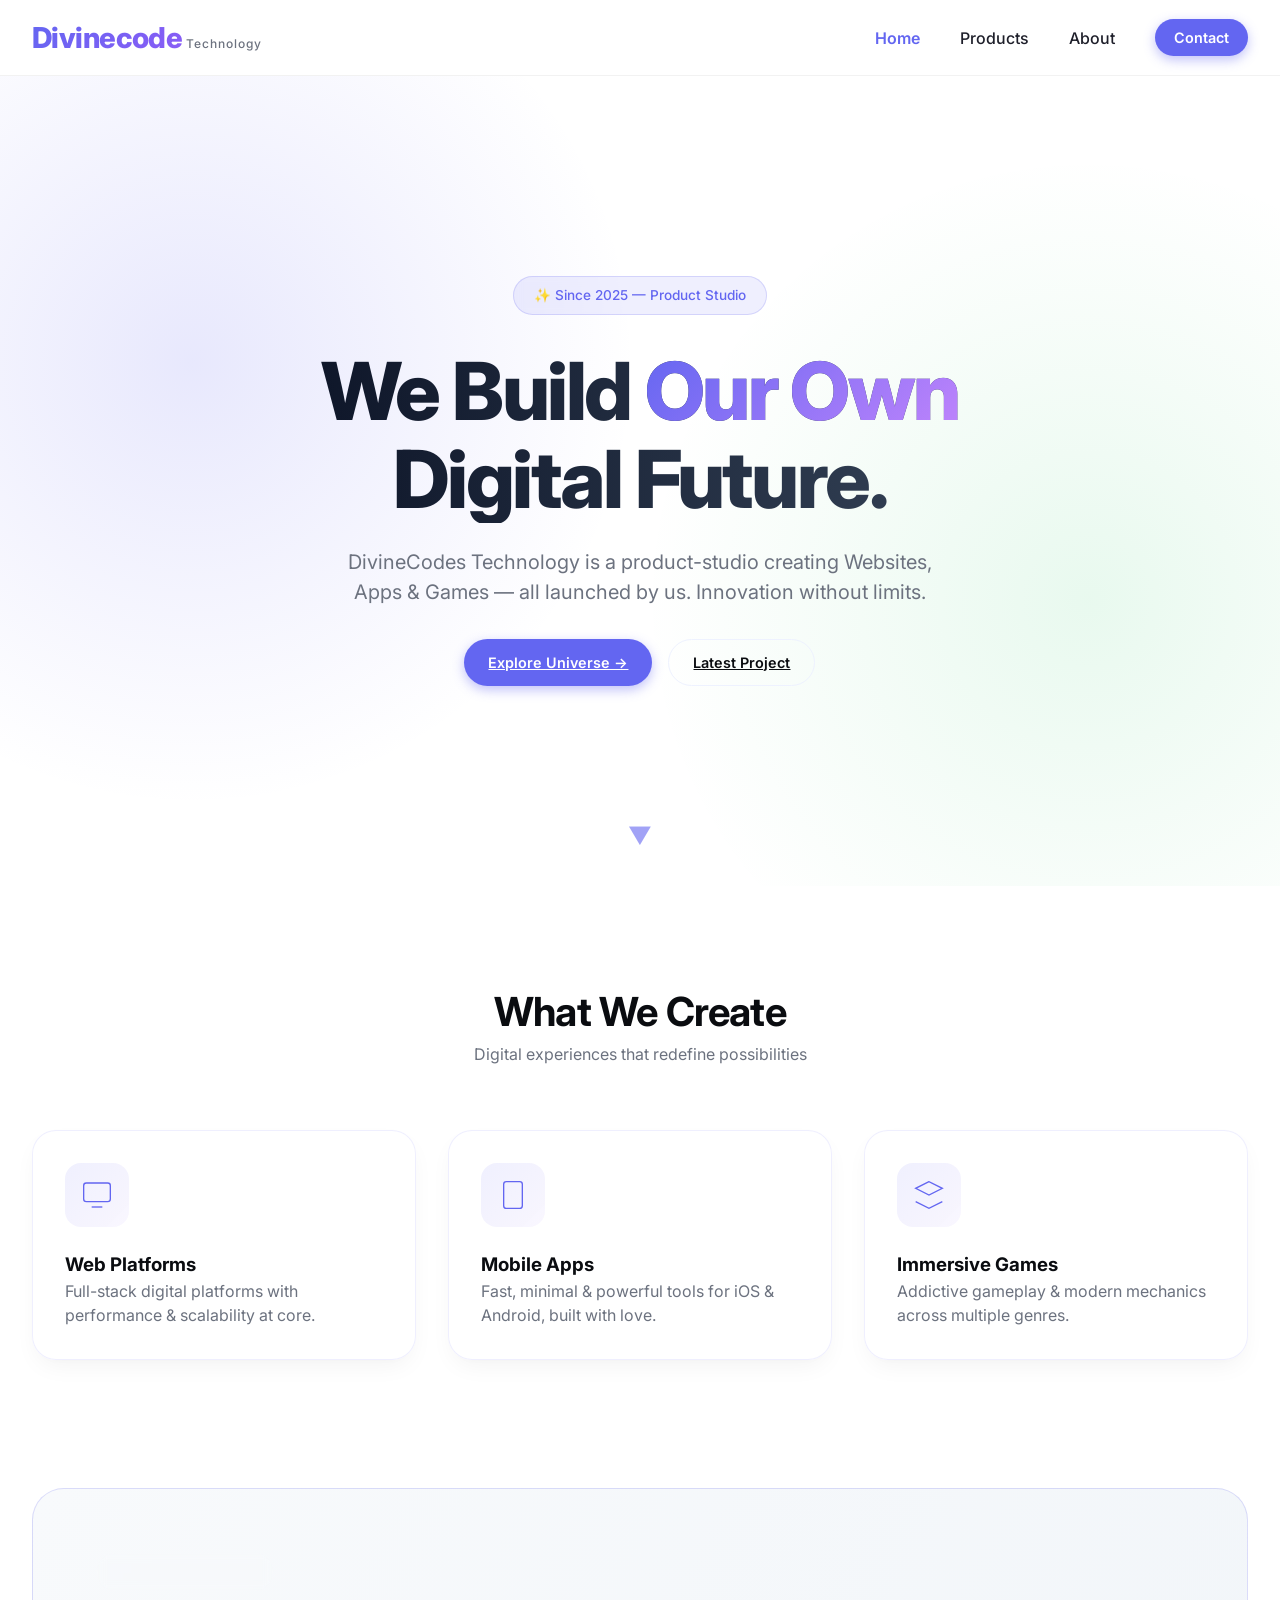
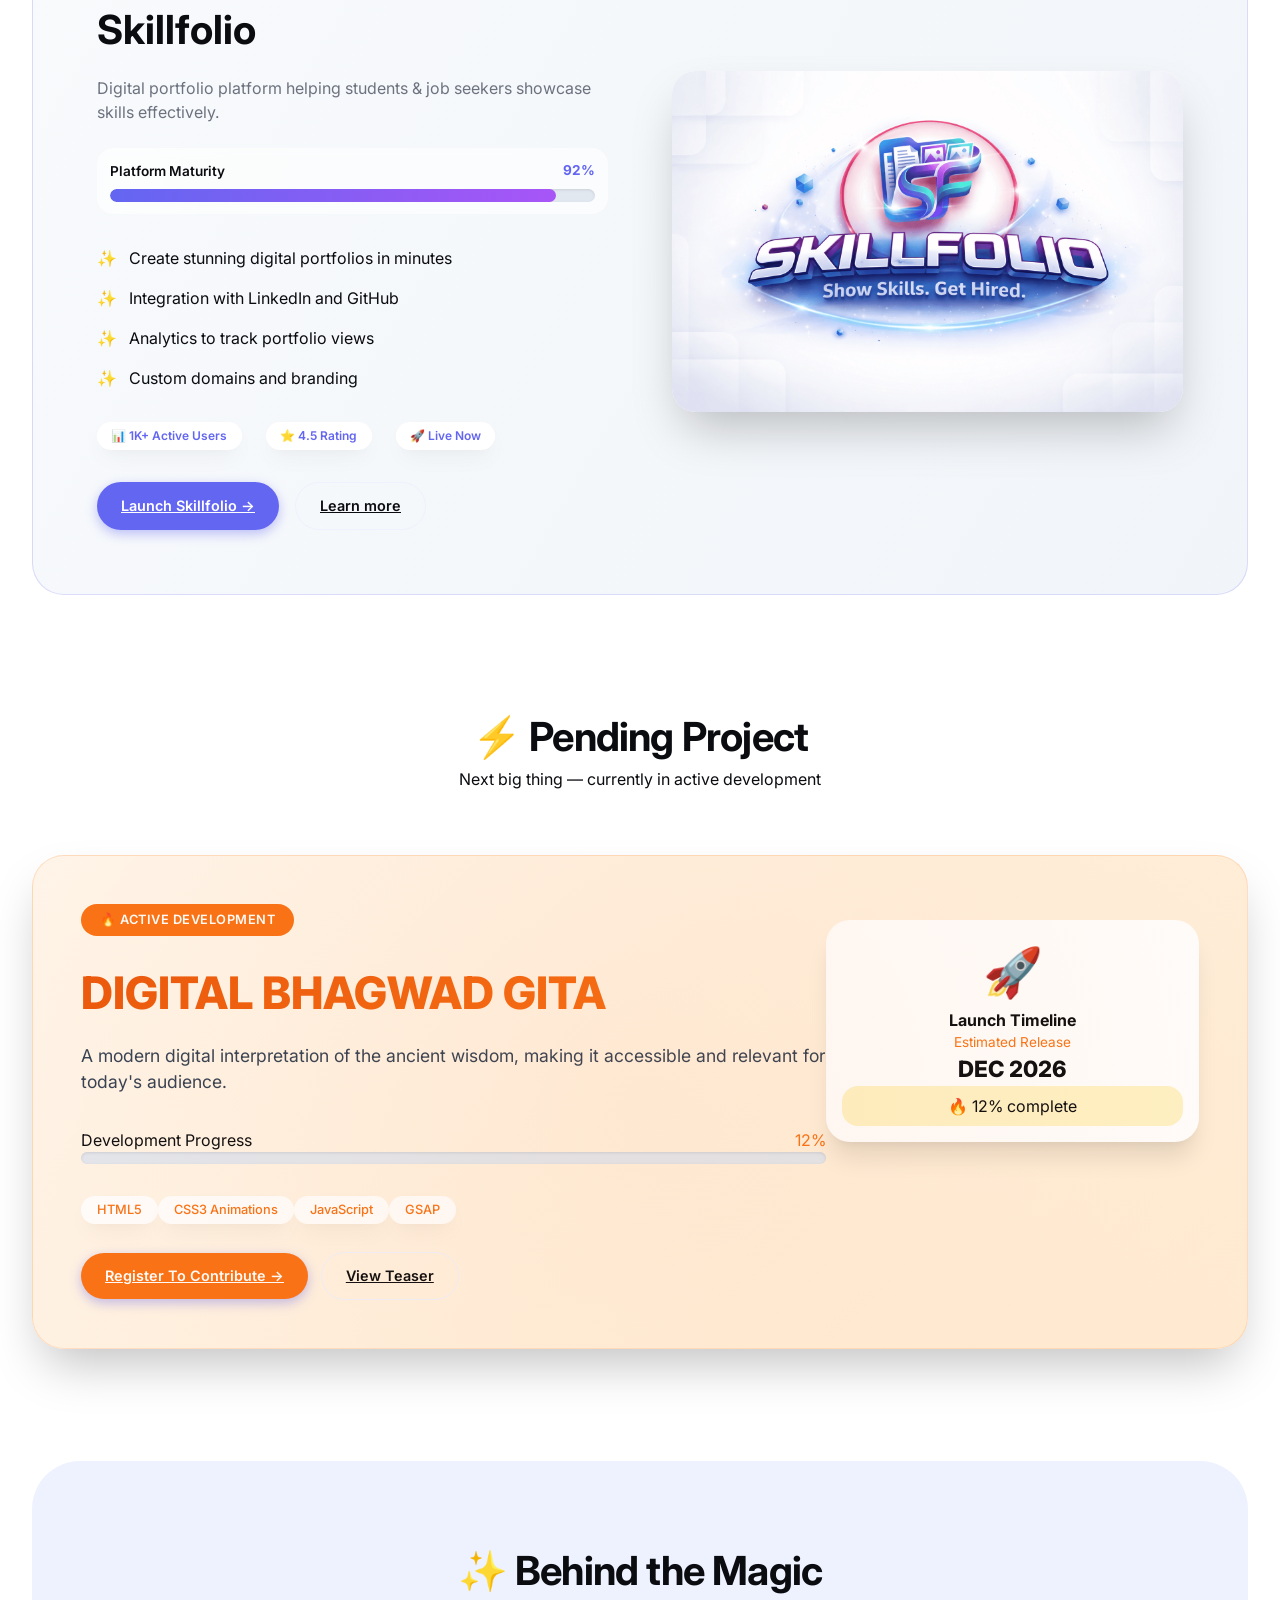
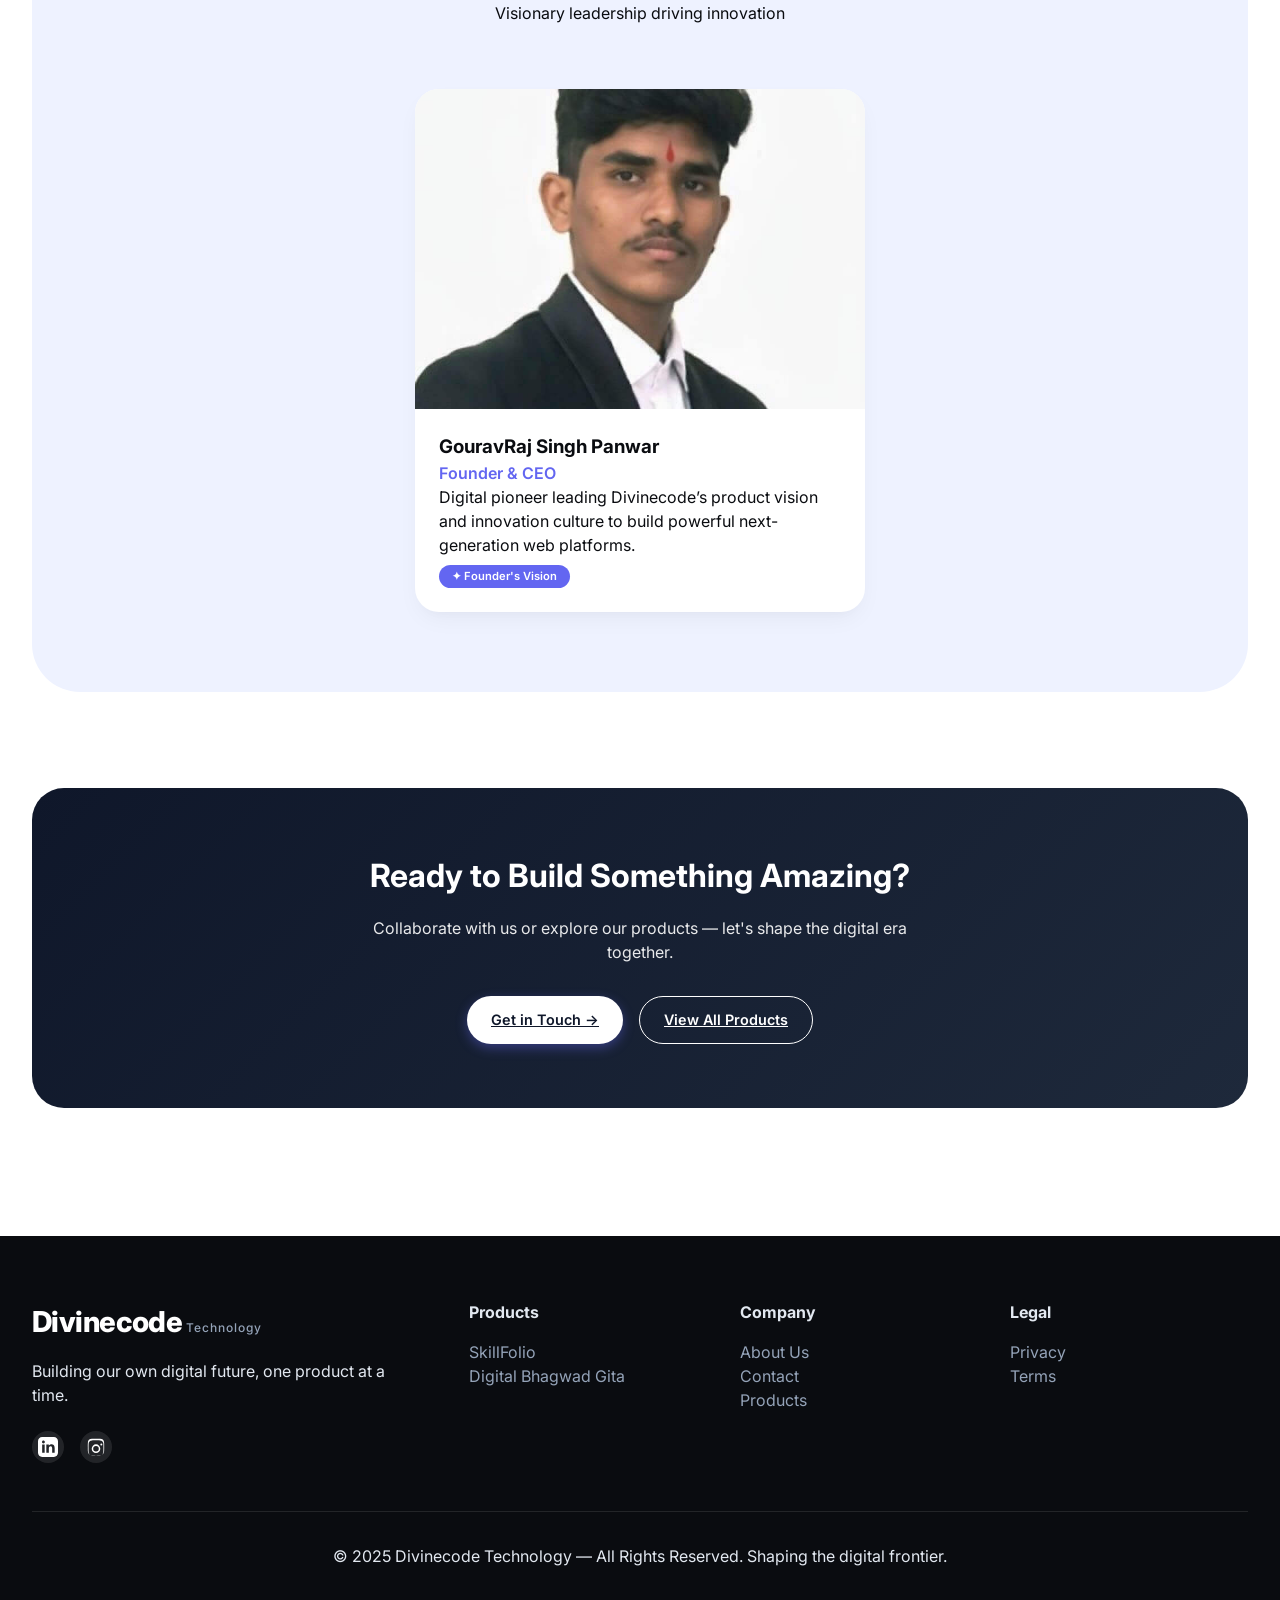
==== commit 27df2667: "Update index.html" ====
--- a/index.html
+++ b/index.html
@@ -173,7 +173,7 @@
                                 </div>
                             </div><span class="tech-tag">HTML5</span><span class="tech-tag">CSS3 Animations</span><span
                                 class="tech-tag">JavaScript</span><span class="tech-tag">GSAP</span>
-                            <div style="margin-top:2rem;"><a href="https://divinecodestechnology.netlify.app/"
+                            <div style="margin-top:2rem;"><a href="https://digitalbhagwadgita.divinecodes.tech/"
                                     class="btn btn--primary" style="background:#f97316;">Register To Contribute →</a><a
                                     href="https://youtu.be/6eXTYmr0Zk8?si=zWMtc1oEv7N66yq6" class="btn btn--outline"
                                     style="margin-left:0.8rem;">View Teaser</a></div>
@@ -268,7 +268,7 @@
                         <ul style="list-style:none; margin-top:1rem;">
                             <li><a href="https://skillfolio.tech" class="footer__link" target="_blank">SkillFolio</a>
                             </li>
-                            <li><a href="https://divinecodestechnology.netlify.app/" class="footer__link">Digital
+                            <li><a href="https://digitalbhagwadgita.divinecodes.tech/" class="footer__link">Digital
                                     Bhagwad Gita</a></li>
                         </ul>
                     </div>
